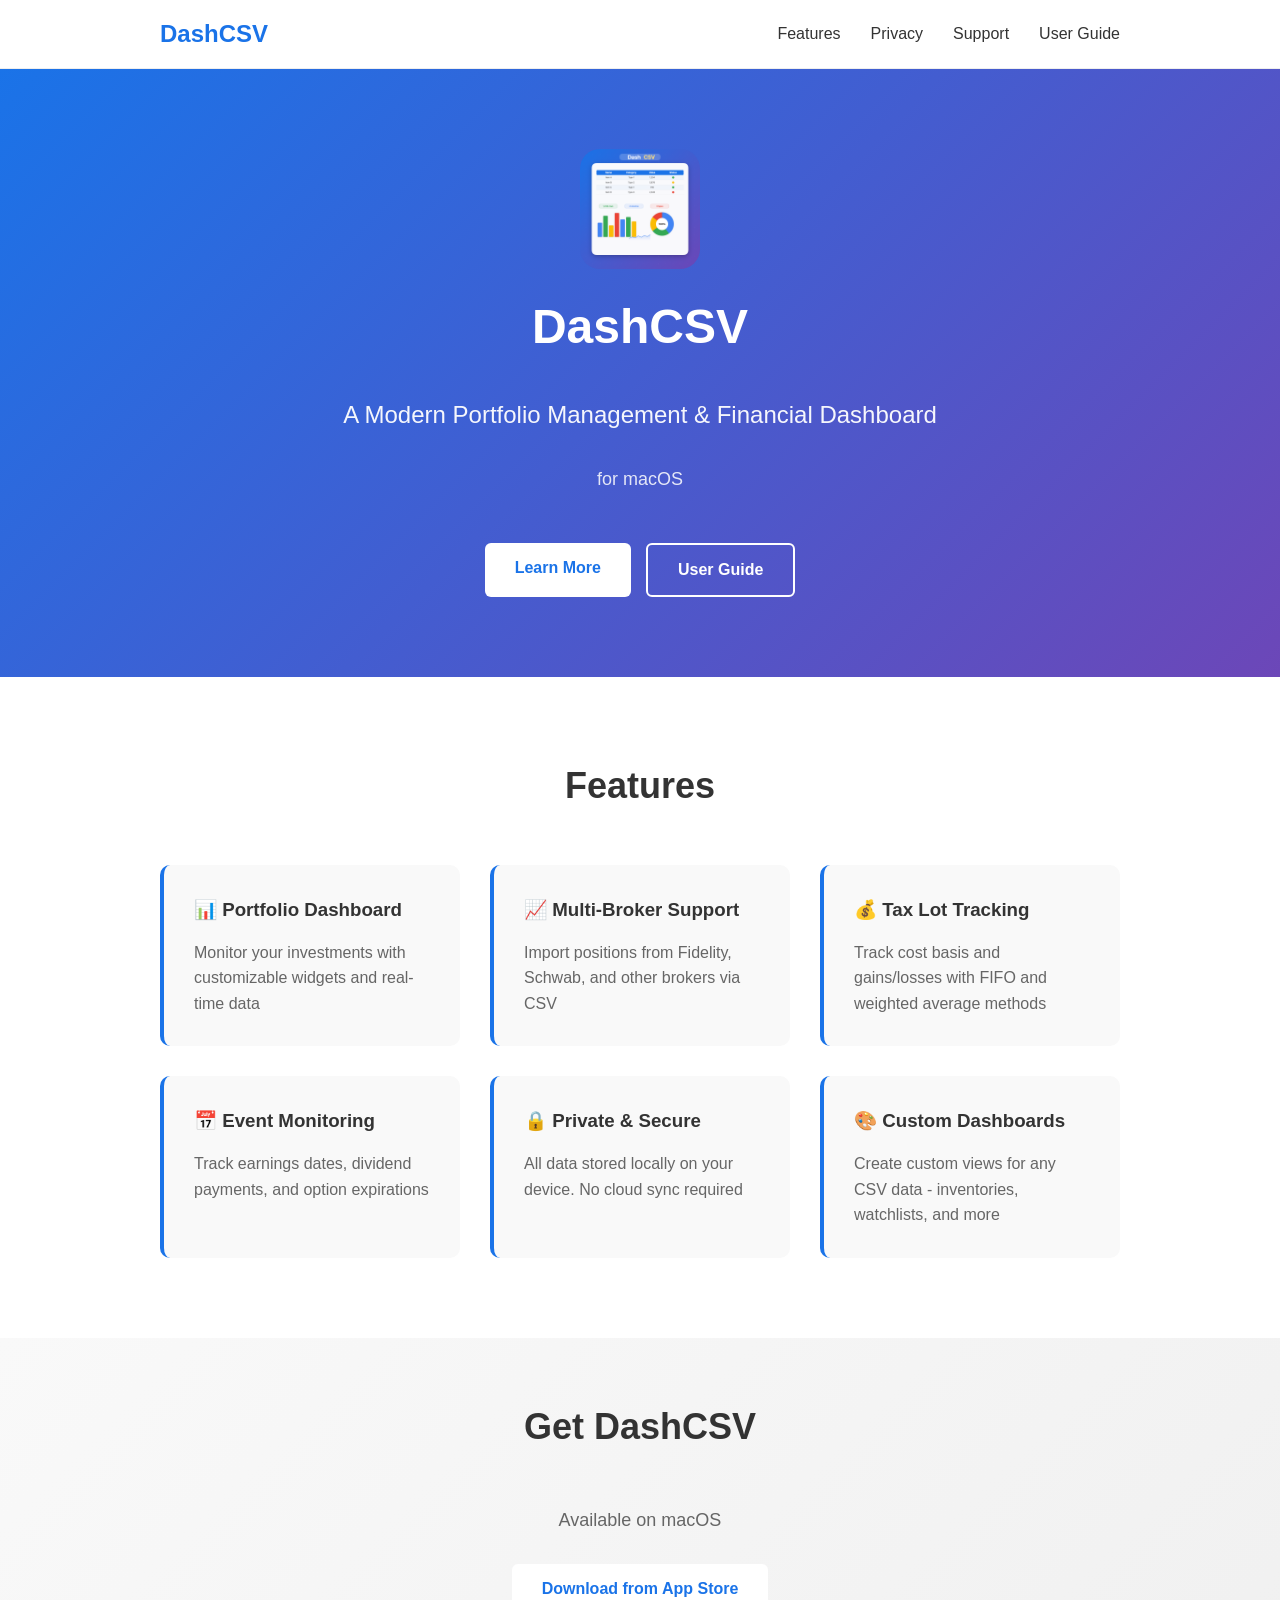
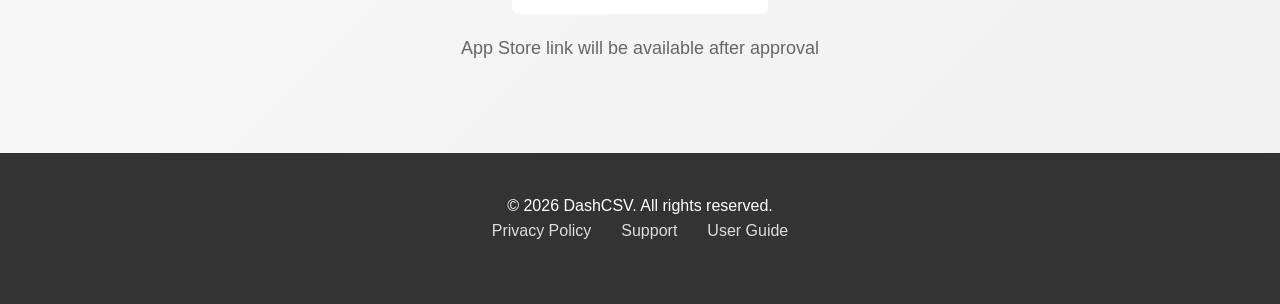
==== docs/index.html @ 508233d3 "Update index.html" ====
<!DOCTYPE html>
<html lang="en">
<head>
    <meta charset="UTF-8">
    <meta name="viewport" content="width=device-width, initial-scale=1.0">
    <title>DashCSV - Portfolio Management & Financial Dashboard</title>
    <link rel="stylesheet" href="style.css">
</head>
<body>
    <nav class="navbar">
        <div class="container">
            <h1 class="logo">DashCSV</h1>
            <ul class="nav-links">
                <li><a href="#features">Features</a></li>
                <li><a href="privacy.html">Privacy</a></li>
                <li><a href="support.html">Support</a></li>
                <li><a href="guide.html">User Guide</a></li>
            </ul>
        </div>
    </nav>

    <header class="hero">
        <div class="container">
            <img src="assets/dashcsv-icon.png" alt="DashCSV Icon" class="icon">
            <h1>DashCSV</h1>
            <p class="tagline">A Modern Portfolio Management & Financial Dashboard</p>
            <p class="subtitle">for macOS</p>
            <div class="cta-buttons">
                <a href="#download" class="btn btn-primary">Learn More</a>
                <a href="guide.html" class="btn btn-secondary">User Guide</a>
            </div>
        </div>
    </header>

    <section id="features" class="features">
        <div class="container">
            <h2>Features</h2>
            <div class="feature-grid">
                <div class="feature-card">
                    <h3>📊 Portfolio Dashboard</h3>
                    <p>Monitor your investments with customizable widgets and real-time data</p>
                </div>
                <div class="feature-card">
                    <h3>📈 Multi-Broker Support</h3>
                    <p>Import positions from Fidelity, Schwab, and other brokers via CSV</p>
                </div>
                <div class="feature-card">
                    <h3>💰 Tax Lot Tracking</h3>
                    <p>Track cost basis and gains/losses with FIFO and weighted average methods</p>
                </div>
                <div class="feature-card">
                    <h3>📅 Event Monitoring</h3>
                    <p>Track earnings dates, dividend payments, and option expirations</p>
                </div>
                <div class="feature-card">
                    <h3>🔒 Private & Secure</h3>
                    <p>All data stored locally on your device. No cloud sync required</p>
                </div>
                <div class="feature-card">
                    <h3>🎨 Custom Dashboards</h3>
                    <p>Create custom views for any CSV data - inventories, watchlists, and more</p>
                </div>
            </div>
        </div>
    </section>

    <section id="download" class="download">
        <div class="container">
            <h2>Get DashCSV</h2>
            <p>Available on macOS</p>
            <div class="download-buttons">
                <a href="https://apps.apple.com/app/dashcsv" class="btn btn-primary" id="appstore-link">
                    Download from App Store
                </a>
            </div>
            <p class="note">App Store link will be available after approval</p>
        </div>
    </section>

    <footer>
        <div class="container">
            <p>&copy; 2026 DashCSV. All rights reserved.</p>
            <ul class="footer-links">
                <li><a href="privacy.html">Privacy Policy</a></li>
                <li><a href="support.html">Support</a></li>
                <li><a href="guide.html">User Guide</a></li>
            </ul>
        </div>
    </footer>
</body>
</html>
---- docs/style.css ----
/* Reset & Base Styles */
* {
    margin: 0;
    padding: 0;
    box-sizing: border-box;
}

body {
    font-family: -apple-system, BlinkMacSystemFont, 'Segoe UI', Roboto, sans-serif;
    line-height: 1.6;
    color: #333;
    background-color: #f9f9f9;
}

a {
    color: #1a73e8;
    text-decoration: none;
}

a:hover {
    text-decoration: underline;
}

/* Container */
.container {
    max-width: 1000px;
    margin: 0 auto;
    padding: 0 20px;
}

/* Navbar */
.navbar {
    background: white;
    border-bottom: 1px solid #eee;
    position: sticky;
    top: 0;
    z-index: 100;
}

.navbar .container {
    display: flex;
    justify-content: space-between;
    align-items: center;
    padding: 15px 20px;
}

.navbar .logo {
    font-size: 24px;
    font-weight: 600;
    color: #1a73e8;
}

.navbar .logo a {
    color: #1a73e8;
}

.nav-links {
    display: flex;
    list-style: none;
    gap: 30px;
}

.nav-links a {
    color: #333;
    font-weight: 500;
}

/* Hero Section */
.hero {
    background: linear-gradient(135deg, #1a73e8, #6c47b8);
    color: white;
    padding: 80px 20px;
    text-align: center;
}

.hero .container {
    display: flex;
    flex-direction: column;
    align-items: center;
    gap: 20px;
}

.hero .icon {
    width: 120px;
    height: 120px;
    border-radius: 20px;
}

.hero h1 {
    font-size: 48px;
    margin: 0;
}

.hero .tagline {
    font-size: 24px;
    margin: 10px 0;
    opacity: 0.95;
}

.hero .subtitle {
    font-size: 18px;
    opacity: 0.85;
}

/* CTA Buttons */
.cta-buttons,
.download-buttons {
    display: flex;
    gap: 15px;
    margin-top: 30px;
    justify-content: center;
    flex-wrap: wrap;
}

.btn {
    padding: 12px 30px;
    border-radius: 6px;
    font-weight: 600;
    font-size: 16px;
    cursor: pointer;
    border: none;
    display: inline-block;
    transition: all 0.3s ease;
}

.btn-primary {
    background: white;
    color: #1a73e8;
}

.btn-primary:hover {
    background: #f0f0f0;
    text-decoration: none;
}

.btn-secondary {
    background: transparent;
    color: white;
    border: 2px solid white;
}

.btn-secondary:hover {
    background: rgba(255, 255, 255, 0.1);
    text-decoration: none;
}

/* Features Section */
.features {
    padding: 80px 20px;
    background: white;
}

.features h2,
.download h2 {
    text-align: center;
    font-size: 36px;
    margin-bottom: 50px;
}

.feature-grid {
    display: grid;
    grid-template-columns: repeat(auto-fit, minmax(300px, 1fr));
    gap: 30px;
}

.feature-card {
    background: #f9f9f9;
    padding: 30px;
    border-radius: 10px;
    border-left: 4px solid #1a73e8;
}

.feature-card h3 {
    margin-bottom: 15px;
    color: #333;
}

.feature-card p {
    color: #666;
    line-height: 1.6;
}

/* Download Section */
.download {
    padding: 60px 20px;
    background: linear-gradient(135deg, #f9f9f9, #f0f0f0);
    text-align: center;
}

.download p {
    font-size: 18px;
    margin-bottom: 30px;
    color: #666;
}

.note {
    font-size: 14px;
    color: #999;
    margin-top: 20px;
}

/* Content */
.content {
    padding: 60px 20px;
    background: white;
    margin: 40px 0;
    border-radius: 10px;
}

.content h1 {
    font-size: 36px;
    margin-bottom: 10px;
}

.content > p:first-of-type {
    color: #999;
    margin-bottom: 40px;
}

.content section {
    margin-bottom: 40px;
}

.content h2 {
    font-size: 24px;
    margin-bottom: 15px;
    padding-bottom: 10px;
    border-bottom: 2px solid #eee;
}

.content h3 {
    font-size: 18px;
    margin-top: 20px;
    margin-bottom: 10px;
}

.content ul,
.content ol {
    margin-left: 20px;
    margin-bottom: 15px;
}

.content li {
    margin-bottom: 8px;
}

.content hr {
    border: none;
    border-top: 1px solid #eee;
    margin: 40px 0;
}

/* Contact Form */
.contact-form {
    background: #f9f9f9;
    padding: 30px;
    border-radius: 10px;
    max-width: 600px;
}

.form-group {
    margin-bottom: 20px;
    display: flex;
    flex-direction: column;
}

.form-group label {
    font-weight: 600;
    margin-bottom: 8px;
    color: #333;
}

.form-group input,
.form-group textarea {
    padding: 10px 15px;
    border: 1px solid #ddd;
    border-radius: 6px;
    font-size: 14px;
    font-family: inherit;
}

.form-group input:focus,
.form-group textarea:focus {
    outline: none;
    border-color: #1a73e8;
    box-shadow: 0 0 0 3px rgba(26, 115, 232, 0.1);
}

.contact-form .btn {
    margin-top: 10px;
    align-self: flex-start;
}

/* FAQ */
.faq-item {
    margin-bottom: 30px;
    padding-bottom: 20px;
    border-bottom: 1px solid #eee;
}

.faq-item h3 {
    margin-top: 0;
    color: #1a73e8;
}

/* Footer */
footer {
    background: #333;
    color: white;
    padding: 40px 20px;
    text-align: center;
}

footer .container {
    margin-bottom: 20px;
}

.footer-links {
    list-style: none;
    display: flex;
    justify-content: center;
    gap: 30px;
    flex-wrap: wrap;
}

.footer-links a {
    color: #ddd;
}

.footer-links a:hover {
    color: white;
    text-decoration: none;
}

/* Responsive */
@media (max-width: 768px) {
    .navbar .container {
        flex-direction: column;
        gap: 15px;
    }

    .nav-links {
        gap: 15px;
        font-size: 14px;
    }

    .hero h1 {
        font-size: 32px;
    }

    .hero .tagline {
        font-size: 18px;
    }

    .features h2,
    .download h2 {
        font-size: 28px;
    }

    .cta-buttons,
    .download-buttons {
        flex-direction: column;
    }

    .btn {
        width: 100%;
        text-align: center;
    }

    .content h2 {
        font-size: 20px;
    }

    .footer-links {
        gap: 15px;
    }
}
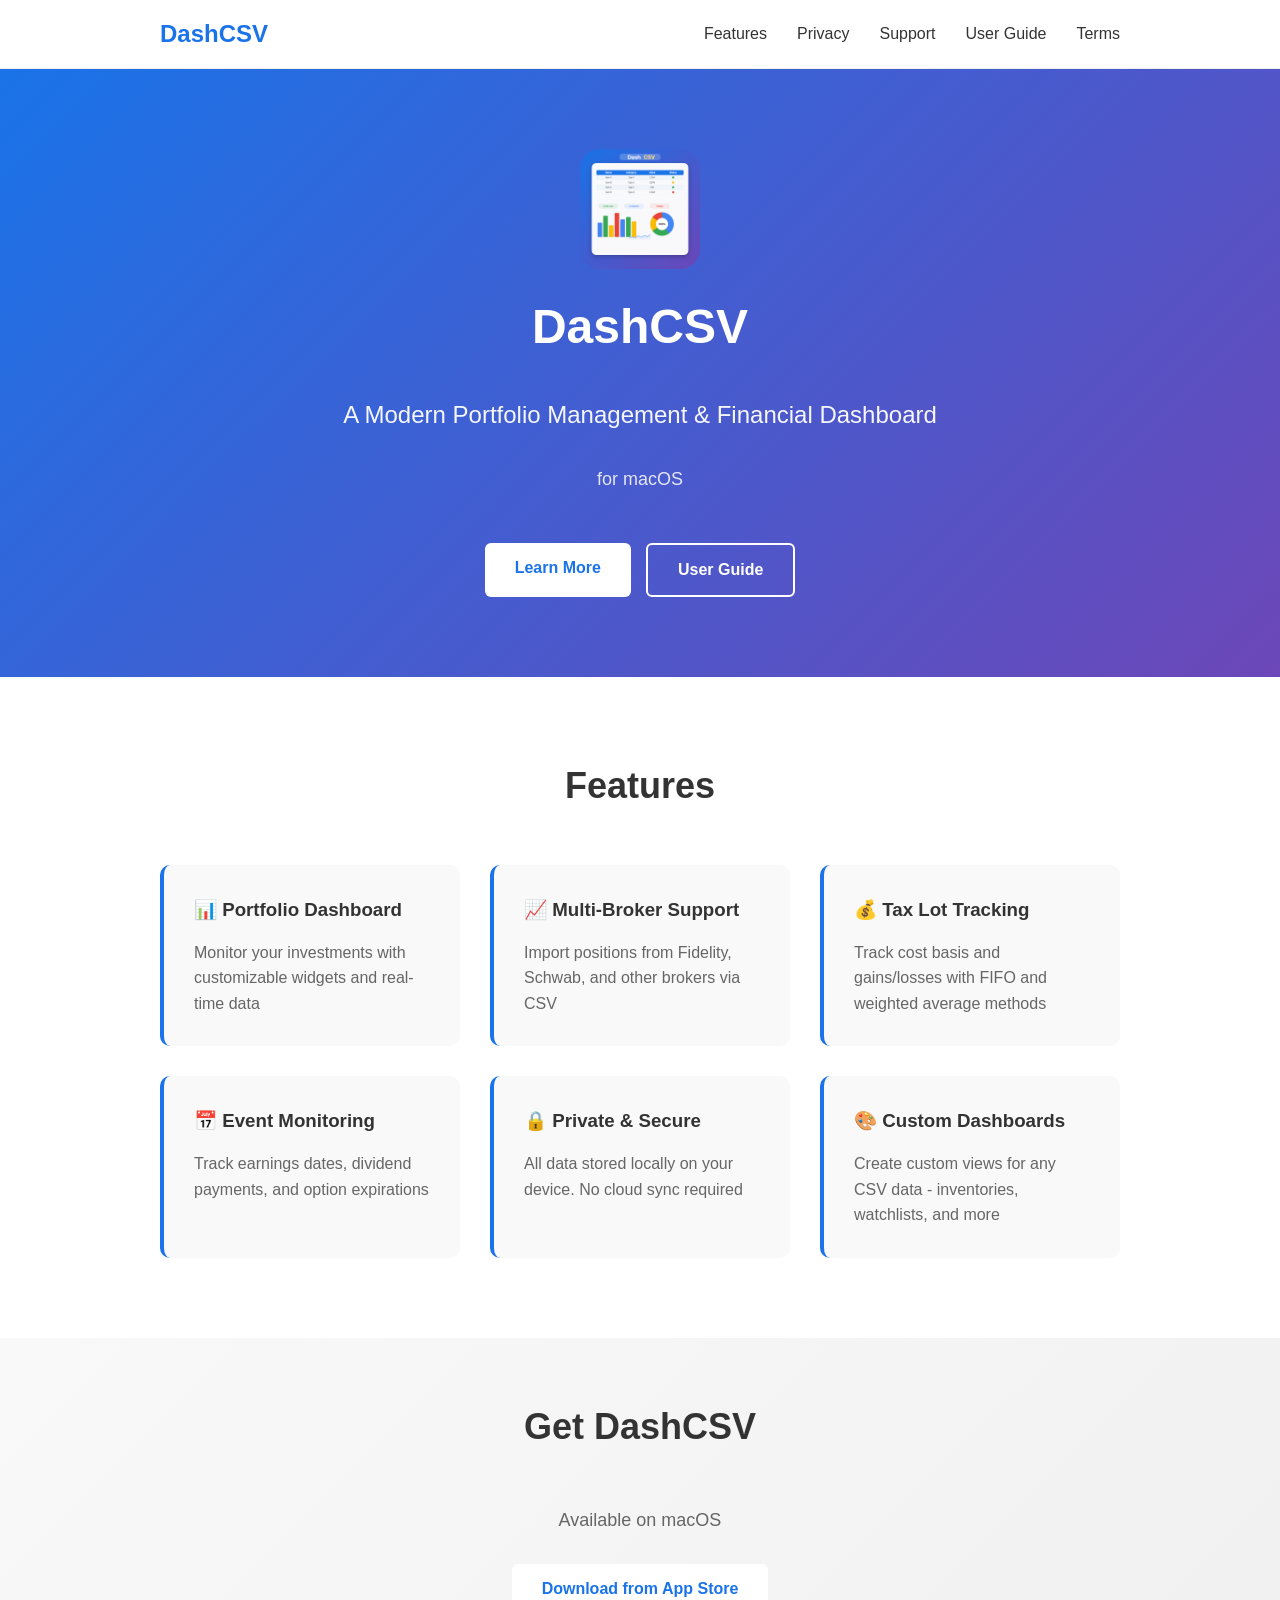
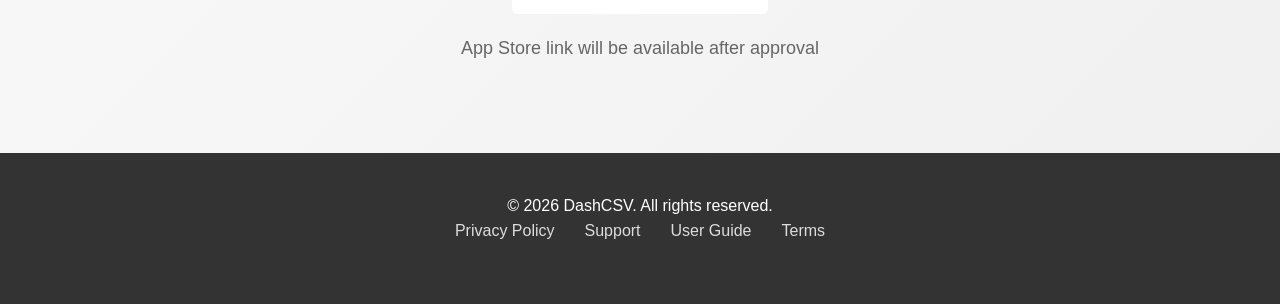
==== commit d71784a8: "EULA" ====
--- a/docs/index.html
+++ b/docs/index.html
@@ -15,6 +15,7 @@
                 <li><a href="privacy.html">Privacy</a></li>
                 <li><a href="support.html">Support</a></li>
                 <li><a href="guide.html">User Guide</a></li>
+                <li><a href="terms.html">Terms</a></li>
             </ul>
         </div>
     </nav>
@@ -84,6 +85,7 @@
                 <li><a href="privacy.html">Privacy Policy</a></li>
                 <li><a href="support.html">Support</a></li>
                 <li><a href="guide.html">User Guide</a></li>
+                <li><a href="terms.html">Terms</a></li>
             </ul>
         </div>
     </footer>
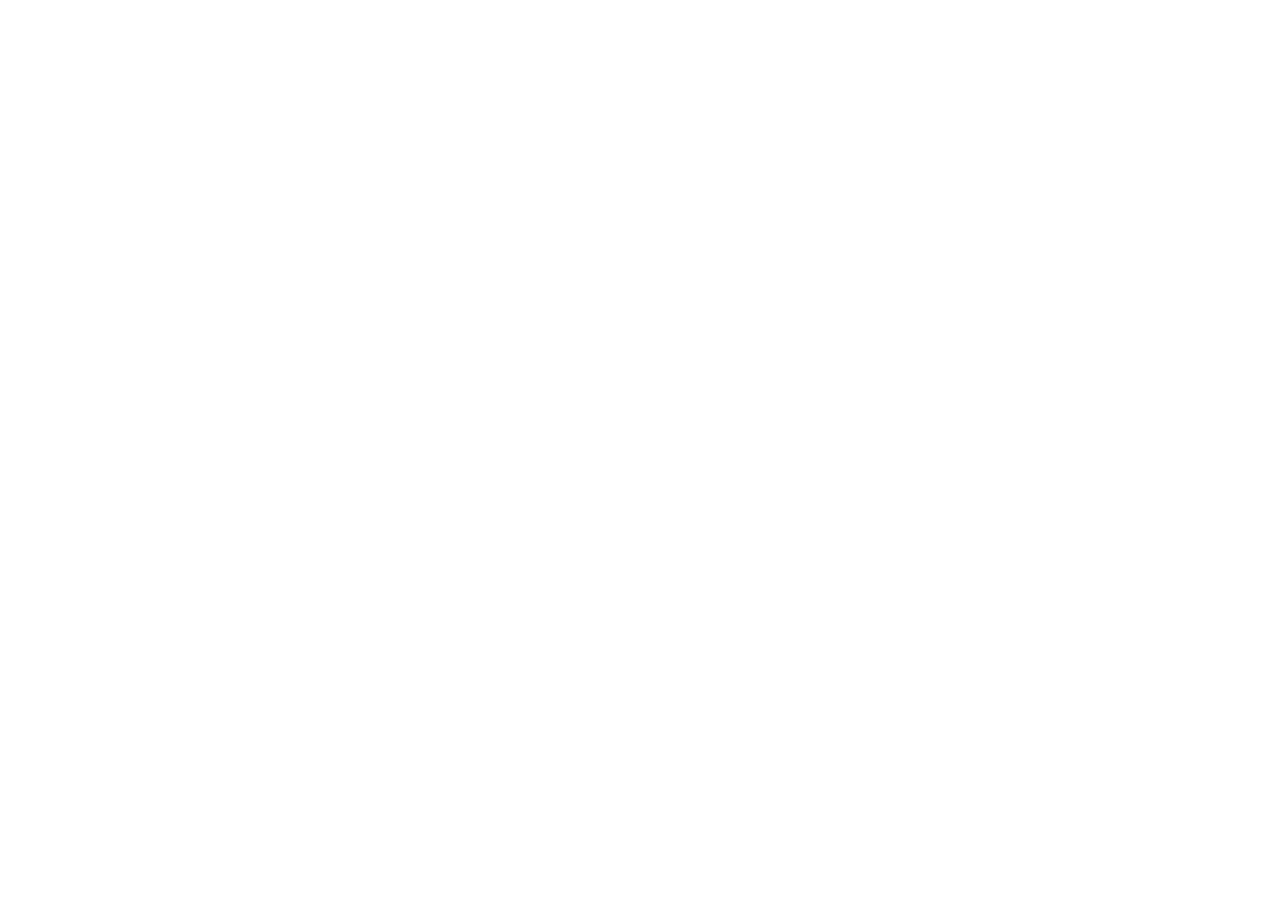
==== commit 6fa37558: "Update: dashwellsolutions.com branding + info@ contact email" ====
--- a/docs/index.html
+++ b/docs/index.html
@@ -2,92 +2,19 @@
 <html lang="en">
 <head>
     <meta charset="UTF-8">
-    <meta name="viewport" content="width=device-width, initial-scale=1.0">
-    <title>DashCSV - Portfolio Management & Financial Dashboard</title>
-    <link rel="stylesheet" href="style.css">
+    <meta http-equiv="refresh" content="0; url=https://dashwellsolutions.com/dashcsv">
+    <title>Redirecting to dashwellsolutions.com…</title>
+    <style>
+        body { font-family: -apple-system, sans-serif; text-align: center;
+               padding: 80px 20px; color: #555; }
+        a { color: #007AFF; }
+    </style>
 </head>
 <body>
-    <nav class="navbar">
-        <div class="container">
-            <h1 class="logo">DashCSV</h1>
-            <ul class="nav-links">
-                <li><a href="#features">Features</a></li>
-                <li><a href="privacy.html">Privacy</a></li>
-                <li><a href="support.html">Support</a></li>
-                <li><a href="guide.html">User Guide</a></li>
-                <li><a href="terms.html">Terms</a></li>
-            </ul>
-        </div>
-    </nav>
-
-    <header class="hero">
-        <div class="container">
-            <img src="assets/dashcsv-icon.png" alt="DashCSV Icon" class="icon">
-            <h1>DashCSV</h1>
-            <p class="tagline">A Modern Portfolio Management & Financial Dashboard</p>
-            <p class="subtitle">for macOS</p>
-            <div class="cta-buttons">
-                <a href="#download" class="btn btn-primary">Learn More</a>
-                <a href="guide.html" class="btn btn-secondary">User Guide</a>
-            </div>
-        </div>
-    </header>
-
-    <section id="features" class="features">
-        <div class="container">
-            <h2>Features</h2>
-            <div class="feature-grid">
-                <div class="feature-card">
-                    <h3>📊 Portfolio Dashboard</h3>
-                    <p>Monitor your investments with customizable widgets and real-time data</p>
-                </div>
-                <div class="feature-card">
-                    <h3>📈 Multi-Broker Support</h3>
-                    <p>Import positions from Fidelity, Schwab, and other brokers via CSV</p>
-                </div>
-                <div class="feature-card">
-                    <h3>💰 Tax Lot Tracking</h3>
-                    <p>Track cost basis and gains/losses with FIFO and weighted average methods</p>
-                </div>
-                <div class="feature-card">
-                    <h3>📅 Event Monitoring</h3>
-                    <p>Track earnings dates, dividend payments, and option expirations</p>
-                </div>
-                <div class="feature-card">
-                    <h3>🔒 Private & Secure</h3>
-                    <p>All data stored locally on your device. No cloud sync required</p>
-                </div>
-                <div class="feature-card">
-                    <h3>🎨 Custom Dashboards</h3>
-                    <p>Create custom views for any CSV data - inventories, watchlists, and more</p>
-                </div>
-            </div>
-        </div>
-    </section>
-
-    <section id="download" class="download">
-        <div class="container">
-            <h2>Get DashCSV</h2>
-            <p>Available on macOS</p>
-            <div class="download-buttons">
-                <a href="https://apps.apple.com/app/dashcsv" class="btn btn-primary" id="appstore-link">
-                    Download from App Store
-                </a>
-            </div>
-            <p class="note">App Store link will be available after approval</p>
-        </div>
-    </section>
-
-    <footer>
-        <div class="container">
-            <p>&copy; 2026 DashCSV. All rights reserved.</p>
-            <ul class="footer-links">
-                <li><a href="privacy.html">Privacy Policy</a></li>
-                <li><a href="support.html">Support</a></li>
-                <li><a href="guide.html">User Guide</a></li>
-                <li><a href="terms.html">Terms</a></li>
-            </ul>
-        </div>
-    </footer>
+    <script>window.location.replace("https://dashwellsolutions.com/dashcsv");</script>
+    <p>Redirecting you to
+       <a href="https://dashwellsolutions.com/dashcsv">dashwellsolutions.com/dashcsv</a>…</p>
+    <p><small>If you are not redirected automatically,
+       <a href="https://dashwellsolutions.com/dashcsv">click here</a>.</small></p>
 </body>
 </html>
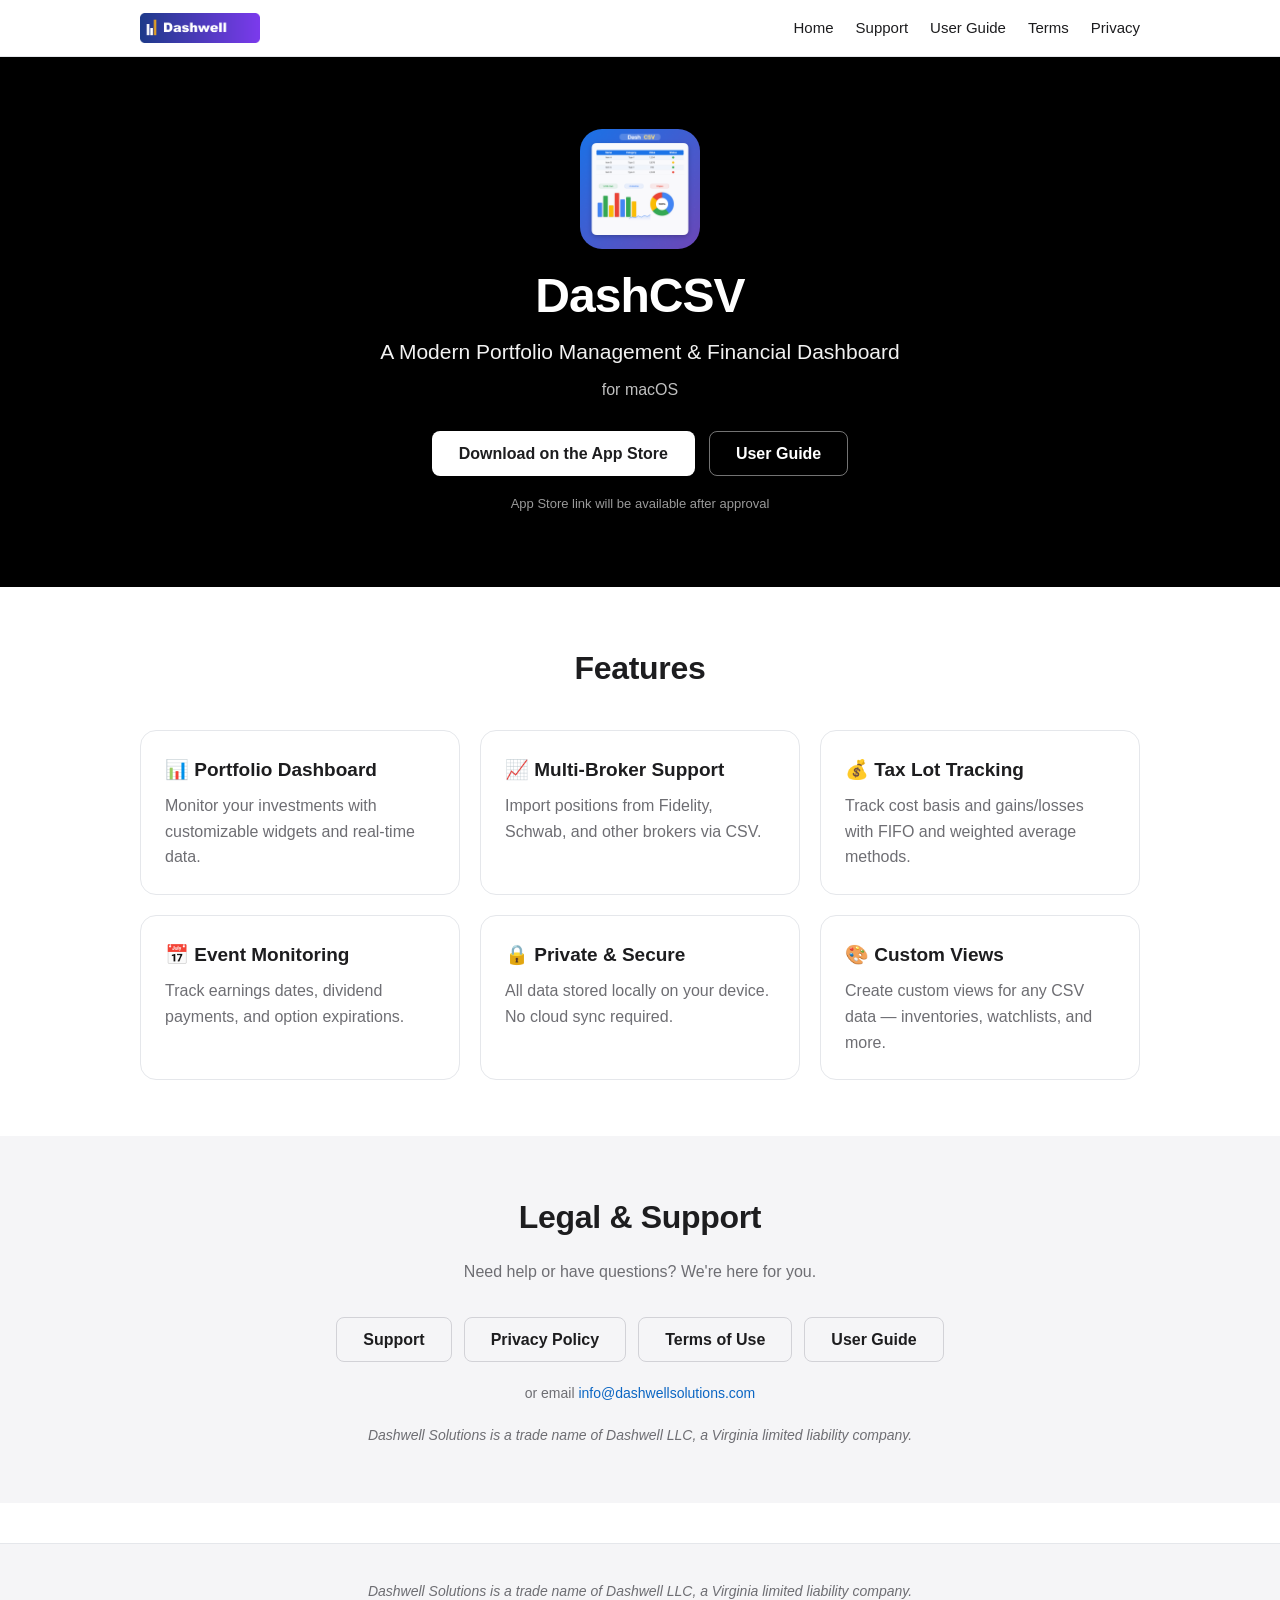
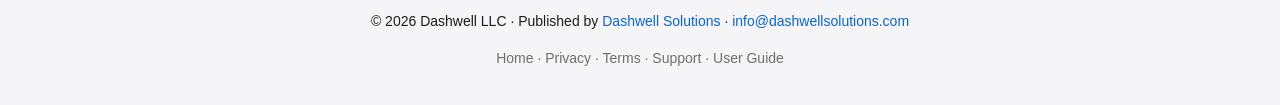
==== commit 1ef30074: "Rebrand: branded standalone site replacing redirect stubs Full DashCSV product site matching dashwel" ====
--- a/docs/index.html
+++ b/docs/index.html
@@ -2,19 +2,92 @@
 <html lang="en">
 <head>
     <meta charset="UTF-8">
-    <meta http-equiv="refresh" content="0; url=https://dashwellsolutions.com/dashcsv">
-    <title>Redirecting to dashwellsolutions.com…</title>
-    <style>
-        body { font-family: -apple-system, sans-serif; text-align: center;
-               padding: 80px 20px; color: #555; }
-        a { color: #007AFF; }
-    </style>
+    <meta name="viewport" content="width=device-width, initial-scale=1.0">
+    <title>DashCSV — Portfolio Management &amp; Financial Dashboard for macOS</title>
+    <meta name="description" content="DashCSV is a modern, local-first portfolio management and financial dashboard for macOS. Import broker CSVs, track tax lots, and monitor events — your data stays on your device.">
+    <link rel="canonical" href="https://dashwellsolutions.com/dashcsv">
+    <link rel="icon" type="image/png" href="assets/favicon.png">
+    <link rel="stylesheet" href="style.css">
 </head>
 <body>
-    <script>window.location.replace("https://dashwellsolutions.com/dashcsv");</script>
-    <p>Redirecting you to
-       <a href="https://dashwellsolutions.com/dashcsv">dashwellsolutions.com/dashcsv</a>…</p>
-    <p><small>If you are not redirected automatically,
-       <a href="https://dashwellsolutions.com/dashcsv">click here</a>.</small></p>
+    <header class="site-header">
+        <div class="container nav">
+            <a class="brand" href="https://dashwellsolutions.com"><img class="brand-logo" src="assets/dashwell-logo.png" alt="Dashwell Solutions"></a>
+            <nav><ul class="nav-links">
+                <li><a href="index.html">Home</a></li>
+                <li><a href="support.html">Support</a></li>
+                <li><a href="guide.html">User Guide</a></li>
+                <li><a href="terms.html">Terms</a></li>
+                <li><a href="privacy.html">Privacy</a></li>
+            </ul></nav>
+        </div>
+    </header>
+
+    <section class="hero">
+        <img class="app-icon" src="assets/dashcsv-icon.png" alt="DashCSV app icon" width="120" height="120">
+        <h1>DashCSV</h1>
+        <p class="tagline">A Modern Portfolio Management &amp; Financial Dashboard</p>
+        <p class="platform">for macOS</p>
+        <div class="btn-row">
+            <a class="btn btn-primary" href="https://apps.apple.com/app/dashcsv">Download on the App Store</a>
+            <a class="btn btn-outline" href="guide.html">User Guide</a>
+        </div>
+        <p class="note">App Store link will be available after approval</p>
+    </section>
+
+    <section class="section">
+        <div class="container">
+            <h2 class="section-title">Features</h2>
+            <div class="features">
+                <div class="card">
+                    <h3>📊 Portfolio Dashboard</h3>
+                    <p>Monitor your investments with customizable widgets and real-time data.</p>
+                </div>
+                <div class="card">
+                    <h3>📈 Multi-Broker Support</h3>
+                    <p>Import positions from Fidelity, Schwab, and other brokers via CSV.</p>
+                </div>
+                <div class="card">
+                    <h3>💰 Tax Lot Tracking</h3>
+                    <p>Track cost basis and gains/losses with FIFO and weighted average methods.</p>
+                </div>
+                <div class="card">
+                    <h3>📅 Event Monitoring</h3>
+                    <p>Track earnings dates, dividend payments, and option expirations.</p>
+                </div>
+                <div class="card">
+                    <h3>🔒 Private &amp; Secure</h3>
+                    <p>All data stored locally on your device. No cloud sync required.</p>
+                </div>
+                <div class="card">
+                    <h3>🎨 Custom Views</h3>
+                    <p>Create custom views for any CSV data — inventories, watchlists, and more.</p>
+                </div>
+            </div>
+        </div>
+    </section>
+
+    <section class="section" style="background:var(--soft);">
+        <div class="container">
+            <h2 class="section-title">Legal &amp; Support</h2>
+            <p class="section-lead">Need help or have questions? We're here for you.</p>
+            <div class="legal-cta">
+                <a class="btn btn-outline" href="support.html">Support</a>
+                <a class="btn btn-outline" href="privacy.html">Privacy Policy</a>
+                <a class="btn btn-outline" href="terms.html">Terms of Use</a>
+                <a class="btn btn-outline" href="guide.html">User Guide</a>
+            </div>
+            <p class="legal-note">or email <a href="mailto:info@dashwellsolutions.com">info@dashwellsolutions.com</a></p>
+            <p class="legal-note"><em>Dashwell Solutions is a trade name of Dashwell LLC, a Virginia limited liability company.</em></p>
+        </div>
+    </section>
+
+    <footer class="site-footer">
+        <div class="container">
+            <p class="footer-legal">Dashwell Solutions is a trade name of Dashwell LLC, a Virginia limited liability company.</p>
+            <p class="footer-copy">© 2026 Dashwell LLC · Published by <a href="https://dashwellsolutions.com">Dashwell Solutions</a> · <a href="mailto:info@dashwellsolutions.com">info@dashwellsolutions.com</a></p>
+            <p class="footer-links"><a href="index.html">Home</a> · <a href="privacy.html">Privacy</a> · <a href="terms.html">Terms</a> · <a href="support.html">Support</a> · <a href="guide.html">User Guide</a></p>
+        </div>
+    </footer>
 </body>
 </html>
--- a/docs/style.css
+++ b/docs/style.css
@@ -0,0 +1,236 @@
+/* ============================================================================
+   Dashwell app sites — shared stylesheet
+   Matches the look & feel of dashwellsolutions.com (MacPaw-style: white cards,
+   1px #e5e7eb borders, 16px radius, black hero, Dashwell logo header).
+
+   CANONICAL COPY: Dashwell/web-shared/github-pages-style.css
+   Deployed identically to:
+     - findash-website/docs/style.css
+     - dashcsv-website/docs/style.css
+   Edit the canonical copy, then copy into both repos' docs/ and push.
+   ========================================================================== */
+
+:root {
+  --ink:    #1d1d1f;   /* primary text */
+  --muted:  #6e6e73;   /* secondary text */
+  --border: #e5e7eb;   /* card / hairline border */
+  --bg:     #ffffff;   /* page background */
+  --soft:   #f5f5f7;   /* subtle fill */
+  --link:   #0b66c3;   /* inline links in body copy */
+  --maxw:   1040px;    /* page container width */
+  --readw:   820px;    /* readable column for legal/guide pages */
+}
+
+* { margin: 0; padding: 0; box-sizing: border-box; }
+
+html { scroll-behavior: smooth; }
+
+body {
+  font-family: -apple-system, BlinkMacSystemFont, "Segoe UI", Roboto, Helvetica, Arial, sans-serif;
+  line-height: 1.6;
+  color: var(--ink);
+  background: var(--bg);
+  -webkit-font-smoothing: antialiased;
+}
+
+a { color: var(--link); text-decoration: none; }
+a:hover { text-decoration: underline; }
+
+img { max-width: 100%; height: auto; }
+
+.container {
+  max-width: var(--maxw);
+  margin: 0 auto;
+  padding: 0 20px;
+}
+
+/* ---------- Header ---------- */
+.site-header {
+  position: sticky;
+  top: 0;
+  z-index: 100;
+  background: rgba(255,255,255,0.85);
+  backdrop-filter: saturate(180%) blur(12px);
+  -webkit-backdrop-filter: saturate(180%) blur(12px);
+  border-bottom: 1px solid var(--border);
+}
+.site-header .nav {
+  display: flex;
+  align-items: center;
+  justify-content: space-between;
+  gap: 20px;
+  height: 56px;
+}
+.brand { display: inline-flex; align-items: center; }
+.brand:hover { text-decoration: none; }
+.brand-logo { height: 30px; width: auto; display: block; }
+.nav-links {
+  display: flex;
+  align-items: center;
+  gap: 22px;
+  list-style: none;
+  flex-wrap: wrap;
+}
+.nav-links a {
+  color: var(--ink);
+  font-size: 15px;
+  font-weight: 500;
+}
+.nav-links a:hover { color: var(--muted); text-decoration: none; }
+
+/* ---------- Buttons ---------- */
+.btn {
+  display: inline-block;
+  padding: 12px 26px;
+  border-radius: 8px;
+  font-size: 16px;
+  font-weight: 600;
+  line-height: 1.2;
+  text-align: center;
+  border: 1px solid transparent;
+  cursor: pointer;
+  transition: background .15s ease, color .15s ease, border-color .15s ease;
+}
+.btn:hover { text-decoration: none; }
+.btn-primary { background: var(--ink); color: #fff; }
+.btn-primary:hover { background: #000; color: #fff; }
+.btn-outline { background: transparent; color: var(--ink); border-color: #d2d2d7; }
+.btn-outline:hover { background: var(--ink); color: #fff; }
+
+.btn-row {
+  display: flex;
+  gap: 14px;
+  flex-wrap: wrap;
+  justify-content: center;
+  margin-top: 28px;
+}
+
+/* ---------- Hero (index only) ---------- */
+.hero {
+  background: #000;
+  color: #fff;
+  text-align: center;
+  padding: 72px 20px;
+}
+.hero .app-icon {
+  width: 120px;
+  height: 120px;
+  border-radius: 22px;
+  margin: 0 auto 22px;
+  display: block;
+  box-shadow: 0 8px 30px rgba(0,0,0,0.35);
+}
+.hero h1 { font-size: 48px; line-height: 1.05; letter-spacing: -0.02em; }
+.hero .tagline { font-size: 21px; margin-top: 14px; opacity: 0.95; }
+.hero .platform { font-size: 16px; margin-top: 8px; opacity: 0.75; }
+.hero .note { font-size: 13px; margin-top: 18px; opacity: 0.6; }
+.hero .btn-primary { background: #fff; color: var(--ink); }
+.hero .btn-primary:hover { background: #ededed; }
+.hero .btn-outline { color: #fff; border-color: rgba(255,255,255,0.45); }
+.hero .btn-outline:hover { background: #fff; color: var(--ink); }
+
+/* ---------- Sections ---------- */
+.section { padding: 56px 0; }
+.section-title {
+  text-align: center;
+  font-size: 32px;
+  letter-spacing: -0.01em;
+  margin-bottom: 36px;
+}
+.section-lead { text-align: center; color: var(--muted); margin: -20px auto 32px; max-width: 640px; }
+
+/* ---------- Feature cards ---------- */
+.features {
+  display: grid;
+  grid-template-columns: repeat(auto-fit, minmax(280px, 1fr));
+  gap: 20px;
+}
+.card {
+  background: #fff;
+  border: 1px solid var(--border);
+  border-radius: 16px;
+  padding: 24px;
+}
+.card h3 { font-size: 19px; margin-bottom: 8px; }
+.card p { color: var(--muted); }
+
+/* ---------- Legal / Support buttons row on index ---------- */
+.legal-cta {
+  display: flex;
+  gap: 12px;
+  flex-wrap: wrap;
+  justify-content: center;
+  margin-top: 8px;
+}
+.legal-note { text-align: center; color: var(--muted); font-size: 14px; margin-top: 20px; }
+.legal-note em { font-style: italic; }
+
+/* ---------- Content pages (privacy / terms / support / guide) ---------- */
+.content {
+  max-width: var(--readw);
+  margin: 0 auto;
+  padding-top: 48px;
+  padding-bottom: 64px;
+}
+.content > h1 { font-size: 34px; letter-spacing: -0.01em; margin-bottom: 8px; }
+.content section { margin-top: 32px; }
+.content h2 { font-size: 23px; margin-bottom: 12px; }
+.content h3 { font-size: 18px; margin-bottom: 6px; }
+.content p { margin-bottom: 12px; }
+.content ul, .content ol { margin: 0 0 14px 22px; }
+.content li { margin-bottom: 6px; }
+.content hr { border: none; border-top: 1px solid var(--border); margin: 40px 0; }
+.content code { background: var(--soft); padding: 2px 6px; border-radius: 5px; font-size: 0.9em; }
+
+/* FAQ */
+.faq-item {
+  border: 1px solid var(--border);
+  border-radius: 12px;
+  padding: 18px 20px;
+  margin-bottom: 14px;
+}
+.faq-item h3 { margin-bottom: 6px; }
+.faq-item p { margin-bottom: 0; color: var(--muted); }
+
+/* ---------- Contact form ---------- */
+.contact-form { margin-top: 16px; max-width: 560px; }
+.form-group { margin-bottom: 16px; }
+.form-group label { display: block; font-weight: 600; font-size: 14px; margin-bottom: 6px; }
+.form-group input,
+.form-group textarea {
+  width: 100%;
+  padding: 11px 13px;
+  font: inherit;
+  color: var(--ink);
+  background: #fff;
+  border: 1px solid var(--border);
+  border-radius: 8px;
+}
+.form-group input:focus,
+.form-group textarea:focus {
+  outline: none;
+  border-color: var(--ink);
+  box-shadow: 0 0 0 3px rgba(29,29,31,0.08);
+}
+
+/* ---------- Footer ---------- */
+.site-footer {
+  border-top: 1px solid var(--border);
+  background: var(--soft);
+  padding: 36px 0;
+  margin-top: 40px;
+  text-align: center;
+}
+.site-footer .footer-legal { color: var(--muted); font-size: 14px; font-style: italic; }
+.site-footer .footer-copy { font-size: 14px; margin-top: 8px; }
+.site-footer .footer-links { margin-top: 14px; font-size: 14px; color: var(--muted); }
+.site-footer .footer-links a { color: var(--muted); }
+
+/* ---------- Responsive ---------- */
+@media (max-width: 640px) {
+  .hero h1 { font-size: 38px; }
+  .hero .tagline { font-size: 18px; }
+  .section-title { font-size: 27px; }
+  .nav-links { gap: 14px; }
+  .nav-links a { font-size: 14px; }
+}
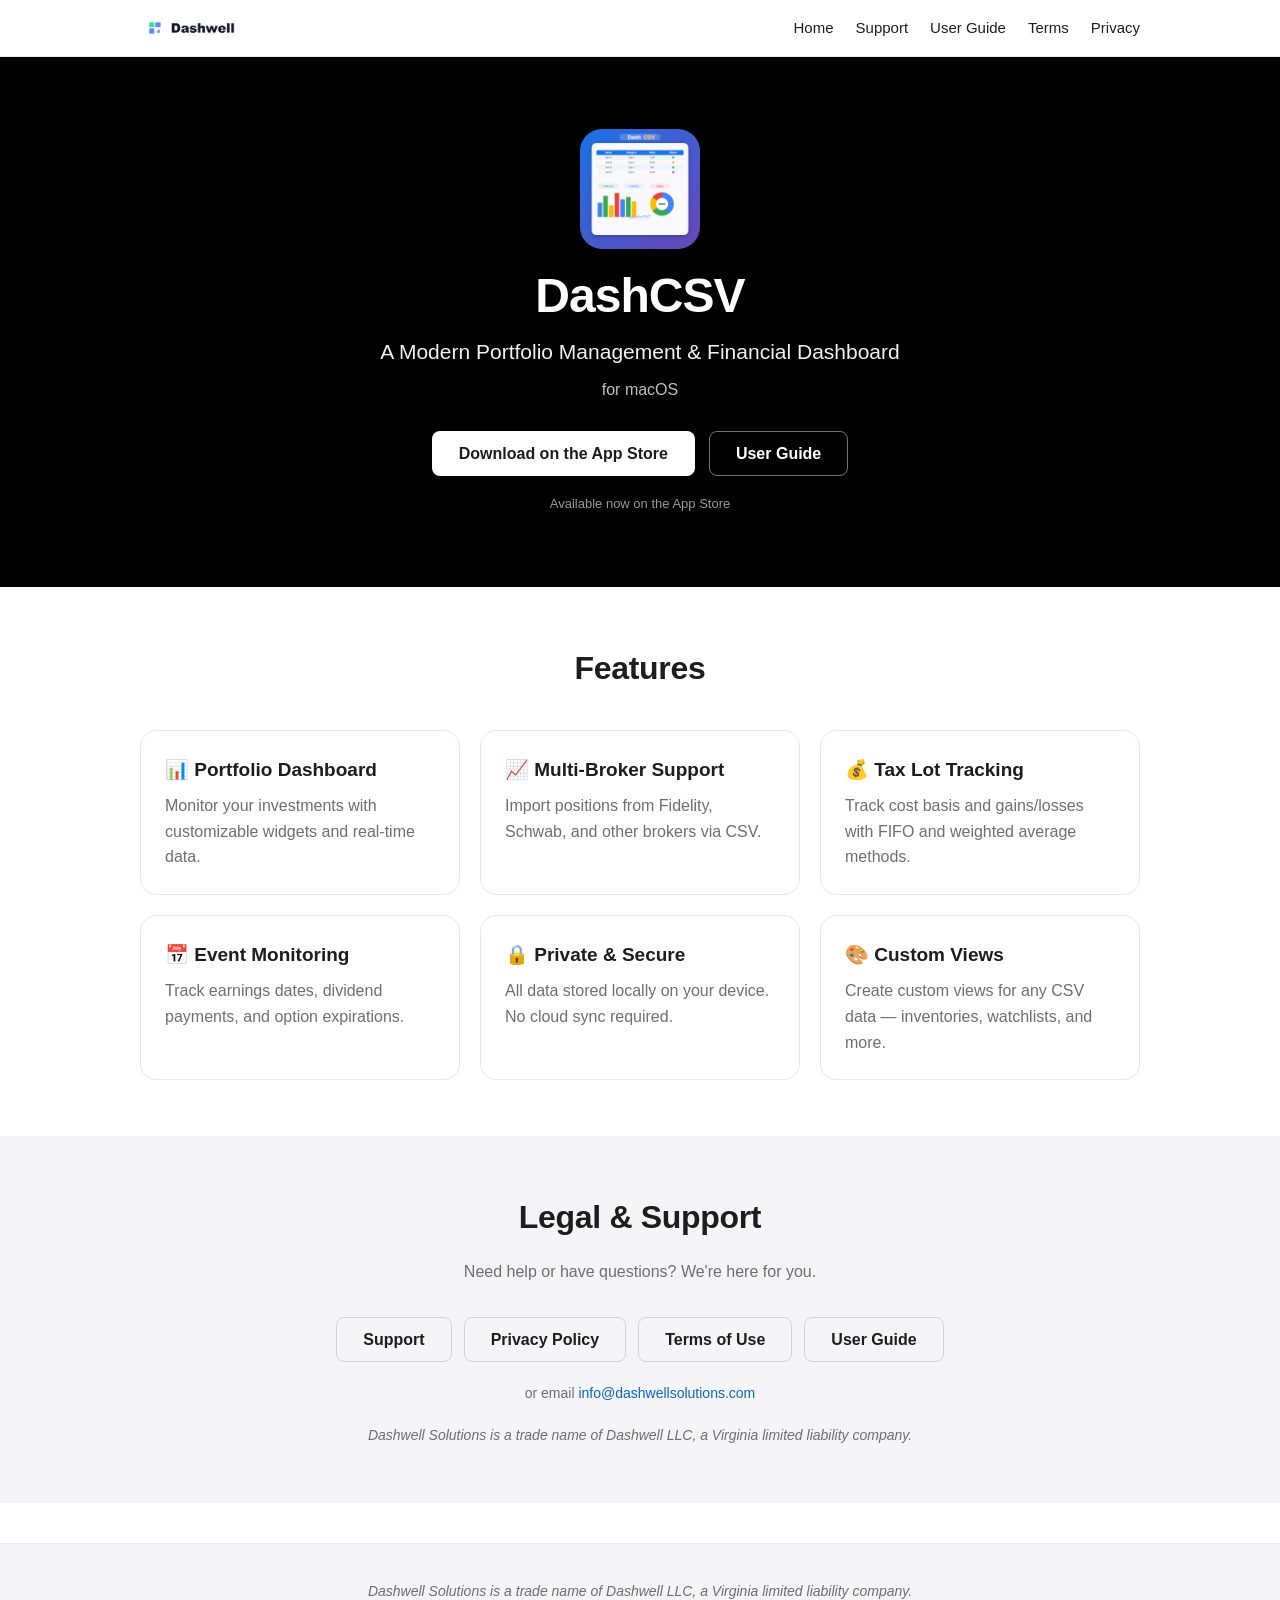
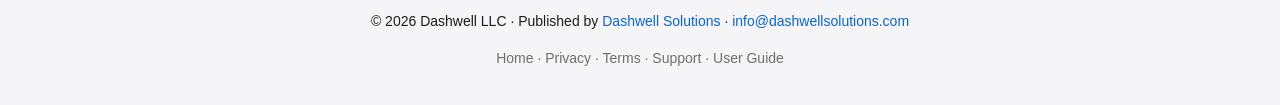
==== commit 58ad133c: "Use live DashCSV App Store link (held until app-icon release) Co-Authored-By: Claude Opus 4.8 <norep" ====
--- a/docs/index.html
+++ b/docs/index.html
@@ -29,10 +29,10 @@
         <p class="tagline">A Modern Portfolio Management &amp; Financial Dashboard</p>
         <p class="platform">for macOS</p>
         <div class="btn-row">
-            <a class="btn btn-primary" href="https://apps.apple.com/app/dashcsv">Download on the App Store</a>
+            <a class="btn btn-primary" href="https://apps.apple.com/app/dashcsv/id6759270039">Download on the App Store</a>
             <a class="btn btn-outline" href="guide.html">User Guide</a>
         </div>
-        <p class="note">App Store link will be available after approval</p>
+        <p class="note">Available now on the App Store</p>
     </section>
 
     <section class="section">
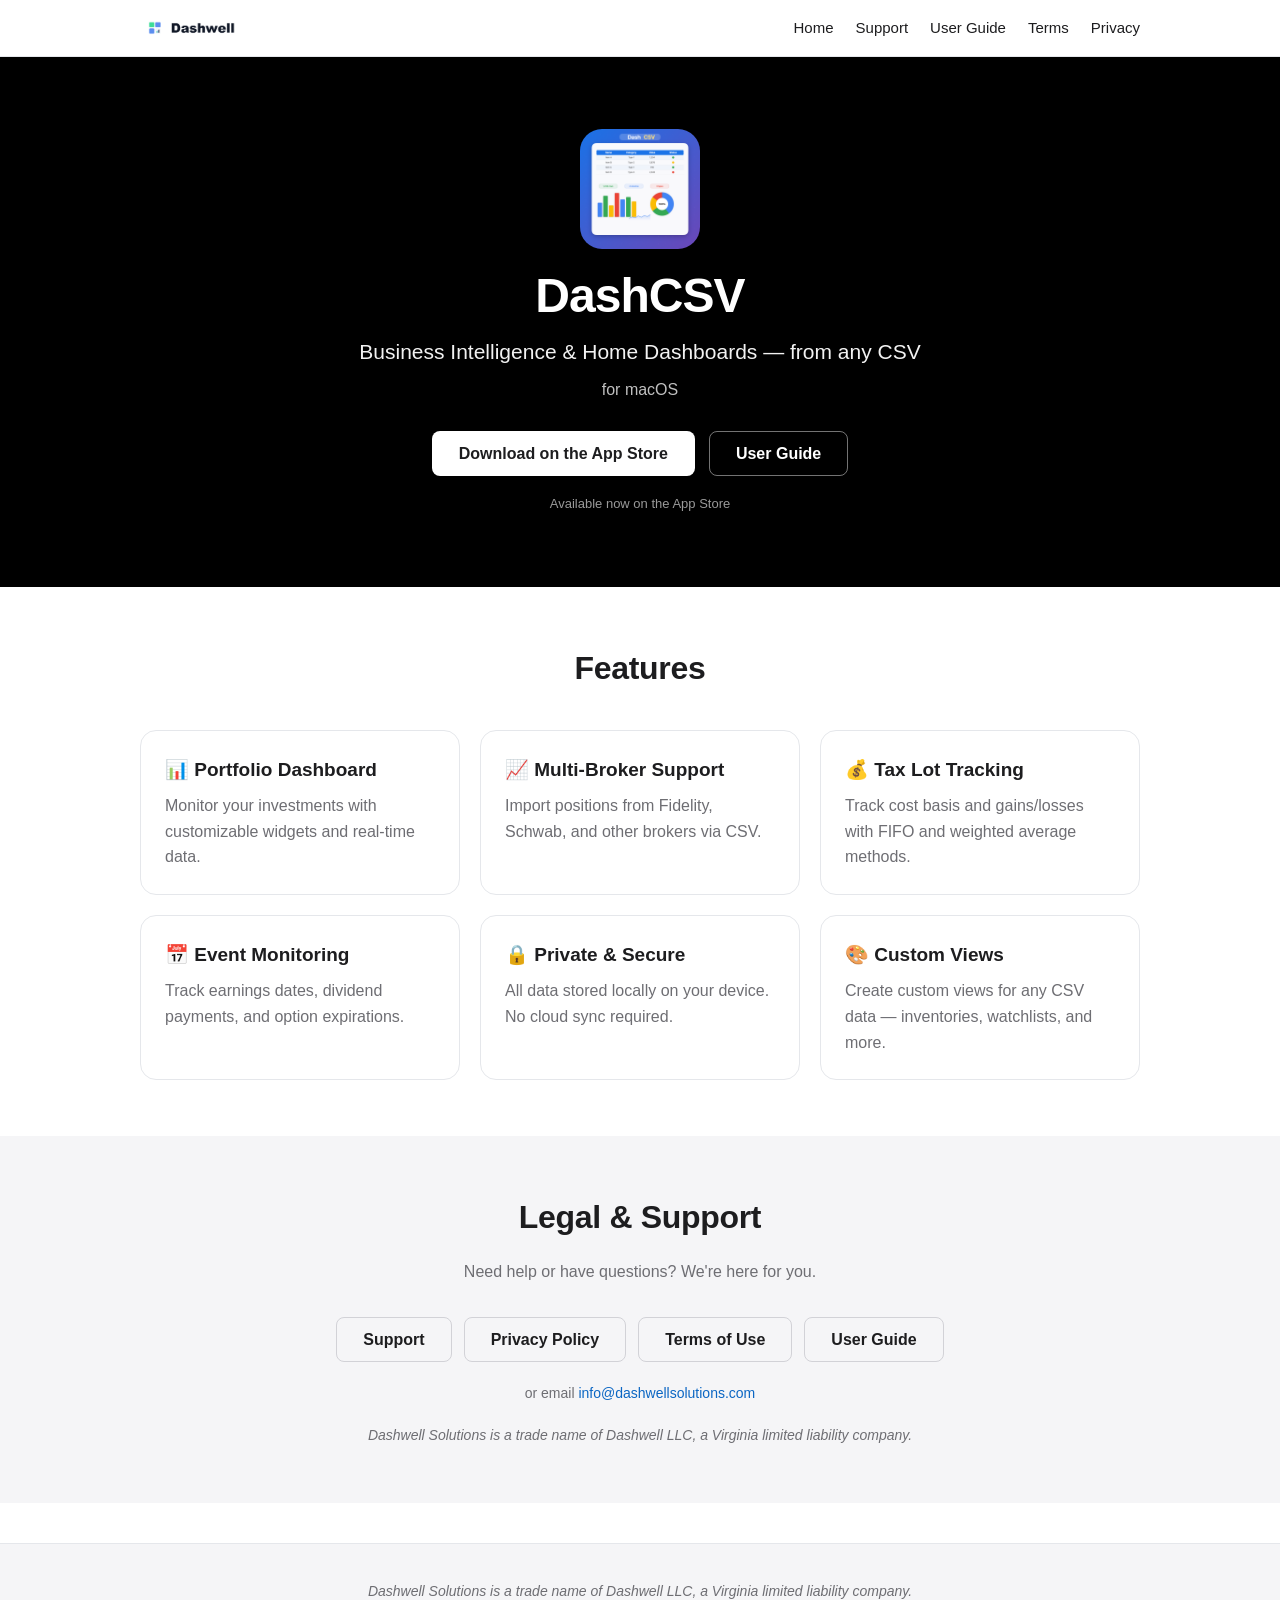
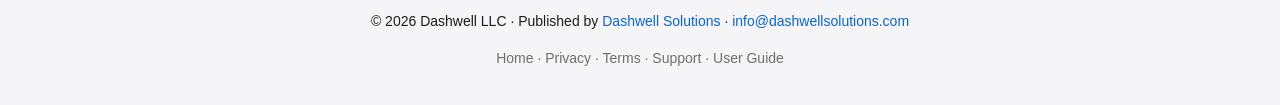
==== commit 748855bc: "Broaden DashCSV copy to BI/Home positioning (held with rebrand) Co-Authored-By: Claude Opus 4.8 <nor" ====
--- a/docs/index.html
+++ b/docs/index.html
@@ -3,8 +3,8 @@
 <head>
     <meta charset="UTF-8">
     <meta name="viewport" content="width=device-width, initial-scale=1.0">
-    <title>DashCSV — Portfolio Management &amp; Financial Dashboard for macOS</title>
-    <meta name="description" content="DashCSV is a modern, local-first portfolio management and financial dashboard for macOS. Import broker CSVs, track tax lots, and monitor events — your data stays on your device.">
+    <title>DashCSV — Business Intelligence &amp; Home Dashboards for macOS</title>
+    <meta name="description" content="DashCSV turns any CSV into a live dashboard on your Mac — track investments, inventories, budgets, projects, and more. Portfolio Mode is built in. Local-first and private; your data stays on your device.">
     <link rel="canonical" href="https://dashwellsolutions.com/dashcsv">
     <link rel="icon" type="image/png" href="assets/favicon.png">
     <link rel="stylesheet" href="style.css">
@@ -26,7 +26,7 @@
     <section class="hero">
         <img class="app-icon" src="assets/dashcsv-icon.png" alt="DashCSV app icon" width="120" height="120">
         <h1>DashCSV</h1>
-        <p class="tagline">A Modern Portfolio Management &amp; Financial Dashboard</p>
+        <p class="tagline">Business Intelligence &amp; Home Dashboards — from any CSV</p>
         <p class="platform">for macOS</p>
         <div class="btn-row">
             <a class="btn btn-primary" href="https://apps.apple.com/app/dashcsv/id6759270039">Download on the App Store</a>
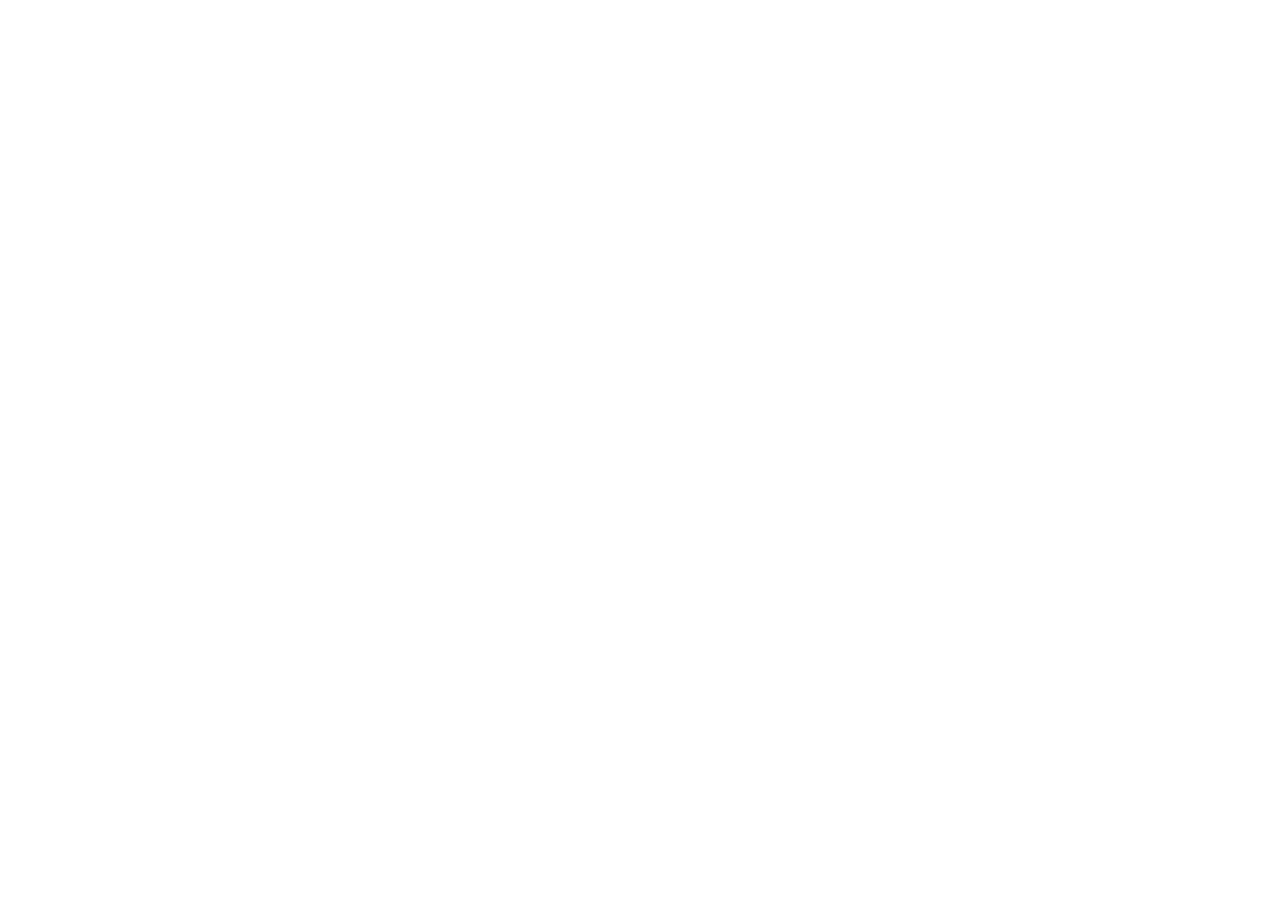
==== commit 09958a3a: "Replace site with redirect stubs pointing to dashwell-website Content merged into the combined dashw" ====
--- a/docs/index.html
+++ b/docs/index.html
@@ -3,91 +3,11 @@
 <head>
     <meta charset="UTF-8">
     <meta name="viewport" content="width=device-width, initial-scale=1.0">
-    <title>DashCSV — Business Intelligence &amp; Home Dashboards for macOS</title>
-    <meta name="description" content="DashCSV turns any CSV into a live dashboard on your Mac — track investments, inventories, budgets, projects, and more. Portfolio Mode is built in. Local-first and private; your data stays on your device.">
-    <link rel="canonical" href="https://dashwellsolutions.com/dashcsv">
-    <link rel="icon" type="image/png" href="assets/favicon.png">
-    <link rel="stylesheet" href="style.css">
+    <title>DashCSV has moved — Dashwell</title>
+    <meta http-equiv="refresh" content="0; url=https://nzj7bzjxr8-create.github.io/dashwell-website/dashcsv/">
+    <link rel="canonical" href="https://nzj7bzjxr8-create.github.io/dashwell-website/dashcsv/">
 </head>
 <body>
-    <header class="site-header">
-        <div class="container nav">
-            <a class="brand" href="https://dashwellsolutions.com"><img class="brand-logo" src="assets/dashwell-logo.png" alt="Dashwell Solutions"></a>
-            <nav><ul class="nav-links">
-                <li><a href="index.html">Home</a></li>
-                <li><a href="support.html">Support</a></li>
-                <li><a href="guide.html">User Guide</a></li>
-                <li><a href="terms.html">Terms</a></li>
-                <li><a href="privacy.html">Privacy</a></li>
-            </ul></nav>
-        </div>
-    </header>
-
-    <section class="hero">
-        <img class="app-icon" src="assets/dashcsv-icon.png" alt="DashCSV app icon" width="120" height="120">
-        <h1>DashCSV</h1>
-        <p class="tagline">Business Intelligence &amp; Home Dashboards — from any CSV</p>
-        <p class="platform">for macOS</p>
-        <div class="btn-row">
-            <a class="btn btn-primary" href="https://apps.apple.com/app/dashcsv/id6759270039">Download on the App Store</a>
-            <a class="btn btn-outline" href="guide.html">User Guide</a>
-        </div>
-        <p class="note">Available now on the App Store</p>
-    </section>
-
-    <section class="section">
-        <div class="container">
-            <h2 class="section-title">Features</h2>
-            <div class="features">
-                <div class="card">
-                    <h3>📊 Portfolio Dashboard</h3>
-                    <p>Monitor your investments with customizable widgets and real-time data.</p>
-                </div>
-                <div class="card">
-                    <h3>📈 Multi-Broker Support</h3>
-                    <p>Import positions from Fidelity, Schwab, and other brokers via CSV.</p>
-                </div>
-                <div class="card">
-                    <h3>💰 Tax Lot Tracking</h3>
-                    <p>Track cost basis and gains/losses with FIFO and weighted average methods.</p>
-                </div>
-                <div class="card">
-                    <h3>📅 Event Monitoring</h3>
-                    <p>Track earnings dates, dividend payments, and option expirations.</p>
-                </div>
-                <div class="card">
-                    <h3>🔒 Private &amp; Secure</h3>
-                    <p>All data stored locally on your device. No cloud sync required.</p>
-                </div>
-                <div class="card">
-                    <h3>🎨 Custom Views</h3>
-                    <p>Create custom views for any CSV data — inventories, watchlists, and more.</p>
-                </div>
-            </div>
-        </div>
-    </section>
-
-    <section class="section" style="background:var(--soft);">
-        <div class="container">
-            <h2 class="section-title">Legal &amp; Support</h2>
-            <p class="section-lead">Need help or have questions? We're here for you.</p>
-            <div class="legal-cta">
-                <a class="btn btn-outline" href="support.html">Support</a>
-                <a class="btn btn-outline" href="privacy.html">Privacy Policy</a>
-                <a class="btn btn-outline" href="terms.html">Terms of Use</a>
-                <a class="btn btn-outline" href="guide.html">User Guide</a>
-            </div>
-            <p class="legal-note">or email <a href="mailto:info@dashwellsolutions.com">info@dashwellsolutions.com</a></p>
-            <p class="legal-note"><em>Dashwell Solutions is a trade name of Dashwell LLC, a Virginia limited liability company.</em></p>
-        </div>
-    </section>
-
-    <footer class="site-footer">
-        <div class="container">
-            <p class="footer-legal">Dashwell Solutions is a trade name of Dashwell LLC, a Virginia limited liability company.</p>
-            <p class="footer-copy">© 2026 Dashwell LLC · Published by <a href="https://dashwellsolutions.com">Dashwell Solutions</a> · <a href="mailto:info@dashwellsolutions.com">info@dashwellsolutions.com</a></p>
-            <p class="footer-links"><a href="index.html">Home</a> · <a href="privacy.html">Privacy</a> · <a href="terms.html">Terms</a> · <a href="support.html">Support</a> · <a href="guide.html">User Guide</a></p>
-        </div>
-    </footer>
+    <p>This page has moved to <a href="https://nzj7bzjxr8-create.github.io/dashwell-website/dashcsv/">https://nzj7bzjxr8-create.github.io/dashwell-website/dashcsv/</a>.</p>
 </body>
 </html>
